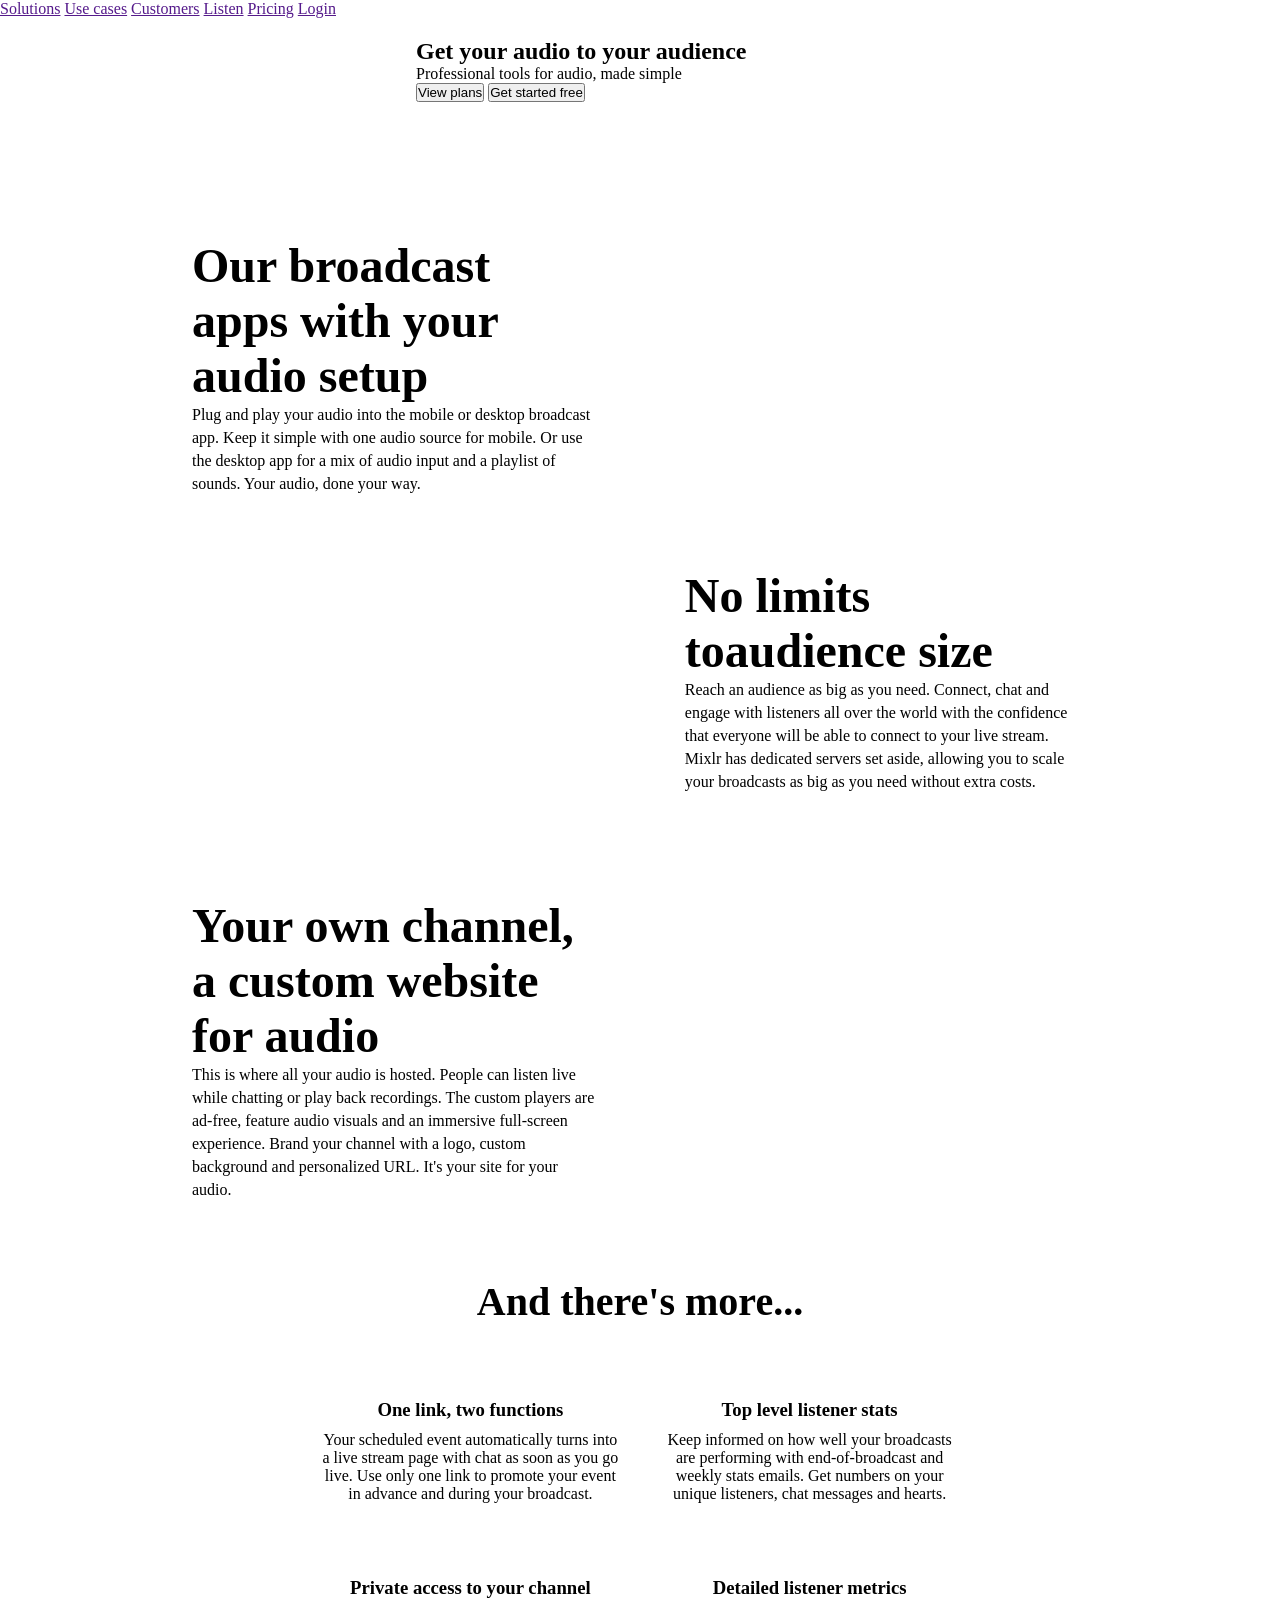
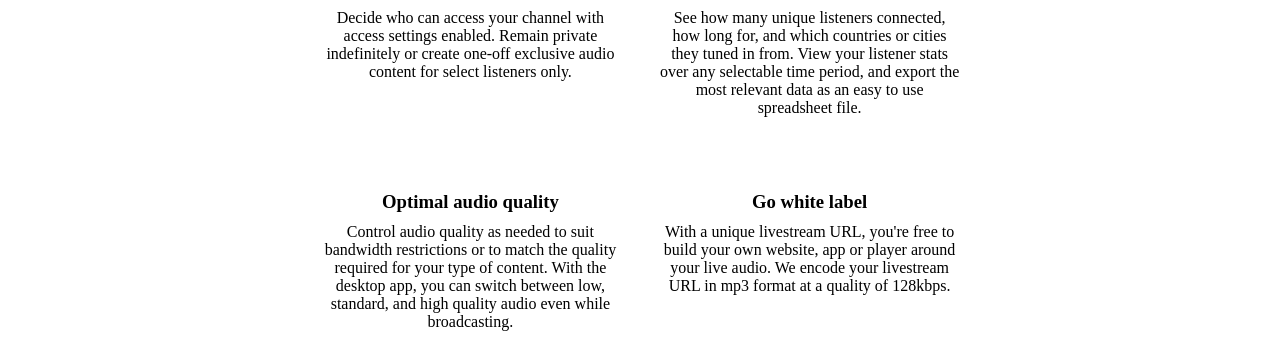
==== index.html @ 571b6871 "My first commit" ====
<!DOCTYPE html>
<html lang="en">
<head>
    <meta charset="UTF-8">
    <meta name="viewport" content="width=device-width, initial-scale=1.0">
    <title>Document</title>
    <link rel="stylesheet" href="./style.css">
</head>
<body>

    <nav class="bar">
        <a href="">Solutions</a>
        <a href="">Use cases</a>
        <a href="">Customers</a>
        <a href="">Listen</a>
        <a href="">Pricing</a>
        <a href="">Login</a>
    </nav>

    <section class="Get">
            <div class="container"><h1>Get your audio to your audience</h1>
            <p>Professional tools for audio, made simple</p></div>
           <button>View plans</button> <button>Get started free</button>
    </section>


    <section class="more">
        <div class="container">

           <div class="box">
             <h1>Our broadcast apps with your audio setup</h1>
            <p>Plug and play your audio into the mobile or desktop broadcast app. Keep it simple with one audio source for mobile. Or use the desktop app for a mix of audio input and a playlist of sounds. Your audio, done your way.</p>
           </div>

            <div class="box-image">
                <img src="https://d23yw4k24ca21h.cloudfront.net/assets/home/list-feature-audio-setup-1408-e8c2aecbf22ae9db1ec8bc6f056ae2f6028edda5720ecef0a7a2250c4f94d6c3.webp" alt="">
            </div>

        </div>

         <div class="container">
            <div class="box-image">
                <img src="https://d23yw4k24ca21h.cloudfront.net/assets/home/list-feature-audience-1408-05728c3569fdabb2cc994c909b55b320e8d0bb11fa52574aa0361e619a6c8ed9.webp" alt="">
            </div>

           <div class="box">
             <h1>No limits toaudience size</h1>
            <p>Reach an audience as big as you need. Connect, chat and engage with listeners all over the world with the confidence that everyone will be able to connect to your live stream. Mixlr has dedicated servers set aside, allowing you to scale your broadcasts as big as you need without extra costs.</p>

           </div>


        </div>

         <div class="container">
            <div class="box1">
             <h1>Your own channel, a custom website for audio</h1>
            <p>This is where all your audio is hosted. People can listen live while chatting or play back recordings. The custom players are ad-free, feature audio visuals and an immersive full-screen experience. Brand your channel with a logo, custom background and personalized URL. It's your site for your audio.</p>
    
           </div>

            <div class="box1-image">
                <img src="https://d23yw4k24ca21h.cloudfront.net/assets/home/list-feature-personalise-1408-152306bd700fbae5a81f3f727cb3db712421d33885bb3323a6d1c290f61eddd3.webp" alt="">
            </div>
         </div>
           

    </section>

    <section class="theres_more">
        <h2>And there's more...</h2>
        <div class="container">
            <div class="box">
                <img src="https://d23yw4k24ca21h.cloudfront.net/assets/home/feature-scheduling-ee07b25478bdeed93fd6c1f396073e0fc00a181bb33b4146a57822a09bb63f1d.svg" alt="">
                <h3>One link, two functions</h3>
                <p>Your scheduled event automatically turns into a live stream page with chat as soon as you go live. Use only one link to promote your event in advance and during your broadcast.</p>
            
            </div>
            <div class="box">
                <img src="https://d23yw4k24ca21h.cloudfront.net/assets/home/feature-stats-c6266785ea6387013492c0187b31f4ebf449ca103bec659eab584cb672c41851.svg" alt="">
                <h3>Top level listener stats</h3>
                <p>Keep informed on how well your broadcasts are performing with end-of-broadcast and weekly stats emails. Get numbers on your unique listeners, chat messages and hearts.</p>

            </div>

        </div>

        <div class="container">
            <div class="box">
                <img src="https://d23yw4k24ca21h.cloudfront.net/assets/home/feature-privacy-6f19d6d6ebb0e5ea7cb043db5826b29e8796250b79e5f469863cb278b108947d.svg" alt="">
                <h3>Private access to your channel</h3>
                <p>Decide who can access your channel with access settings enabled. Remain private indefinitely or create one-off exclusive audio content for select listeners only.</p>
            
            </div>
            <div class="box">
                <img src="https://d23yw4k24ca21h.cloudfront.net/assets/home/feature-listener-metrics-70658753346ea21e8ae036f6a3ab4107b0644c9e15141eb086fe643eb7b3524c.svg" alt="">
                <h3>Detailed listener metrics</h3>
                <p>See how many unique listeners connected, how long for, and which countries or cities they tuned in from. View your listener stats over any selectable time period, and export the most relevant data as an easy to use spreadsheet file.</p>

            </div>

        </div>


        <div class="container">
            <div class="box">
                <img src="https://d23yw4k24ca21h.cloudfront.net/assets/home/feature-quality-85af85e1ba9f188ac03d15285c25432a5faa0553e7a264edd0e6a6324ac19921.svg" alt="">
                <h3>Optimal audio quality</h3>
                <p>Control audio quality as needed to suit bandwidth restrictions or to match the quality required for your type of content. With the desktop app, you can switch between low, standard, and high quality audio even while broadcasting.</p>
            
            </div>
            <div class="box">
                <img src="https://d23yw4k24ca21h.cloudfront.net/assets/home/feature-livestream-3b54123b0f594ea39c91f1dc0225a57cfee55ced6d8130abd4f2822889be224e.svg" alt="">
                <h3>Go white label</h3>
                <p>With a unique livestream URL, you're free to build your own website, app or player around your live audio. We encode your livestream URL in mp3 format at a quality of 128kbps.</p>

            </div>

        </div>

    </section>

        




</body>
</html>
---- style.css ----
* {
    margin: 0;
    padding: 0;
    box-sizing: border-box;
}

.more {
    /* border: 1px solid red; */
    min-height: 50dvh;
    width: 70%;
    margin: 20px auto;
}
.more>.container {
    /* border: 1px solid red; */
    display: flex;
    justify-content: space-between;
    align-items: center;
    margin-bottom: 30px;
}

.more .box-image {
    width: 50%;
    /* border: 1px solid red; */
}

.more .box-image img {
    width: 100%;
}

.more .box {
    /* border: 1px solid; */
    width: 45%;
    height: 300px;
}
.more .box>h1 {
    font-size: 3rem;
}

.more .box>p {
    line-height: 23px;
}

.more .box1> h1 {
    font-size: 3rem;

}

.more .box1-image {
    width: 50%;
    /* border: 1px solid red; */
}

.more .box1-image img {
    width: 100%;
}

.more .box1 {
    /* border: 1px solid; */
    width: 45%;
    height: 350px;
}
.more .box1>h1 {
    font-size: 3rem;
}

.more .box1>p {
    line-height: 23px;
}

.theres_more {
    /* border: 1px dashed; */
    min-height: 50dvh;
    width: 50%;
    margin: 20px auto;
}

.theres_more>h2 {
    font-size: 2.5rem;
    font-weight: 400px;
    text-align: center;
}

.theres_more>.container{
    display: flex;
    justify-content: space-between;
    margin-top: 25px;
    /* border: 1px solid blue; */
}

.theres_more .box {
    width: 47%;
    text-align: center;
}

.theres_more .box img {
    margin-bottom: 15%;
}

.theres_more .box h3 {
    margin-bottom: 10px;
}

.Get {
    /* border: 1px solid red; */
    min-height: 20dvh;
    width: 35%;
    margin: 20px auto;
}
.button{
    width: 40%;
    text-align: center;
   margin-bottom: 30px;

}

.Get .box>p {
    line-height: 23px;
}

.bar{
    
}
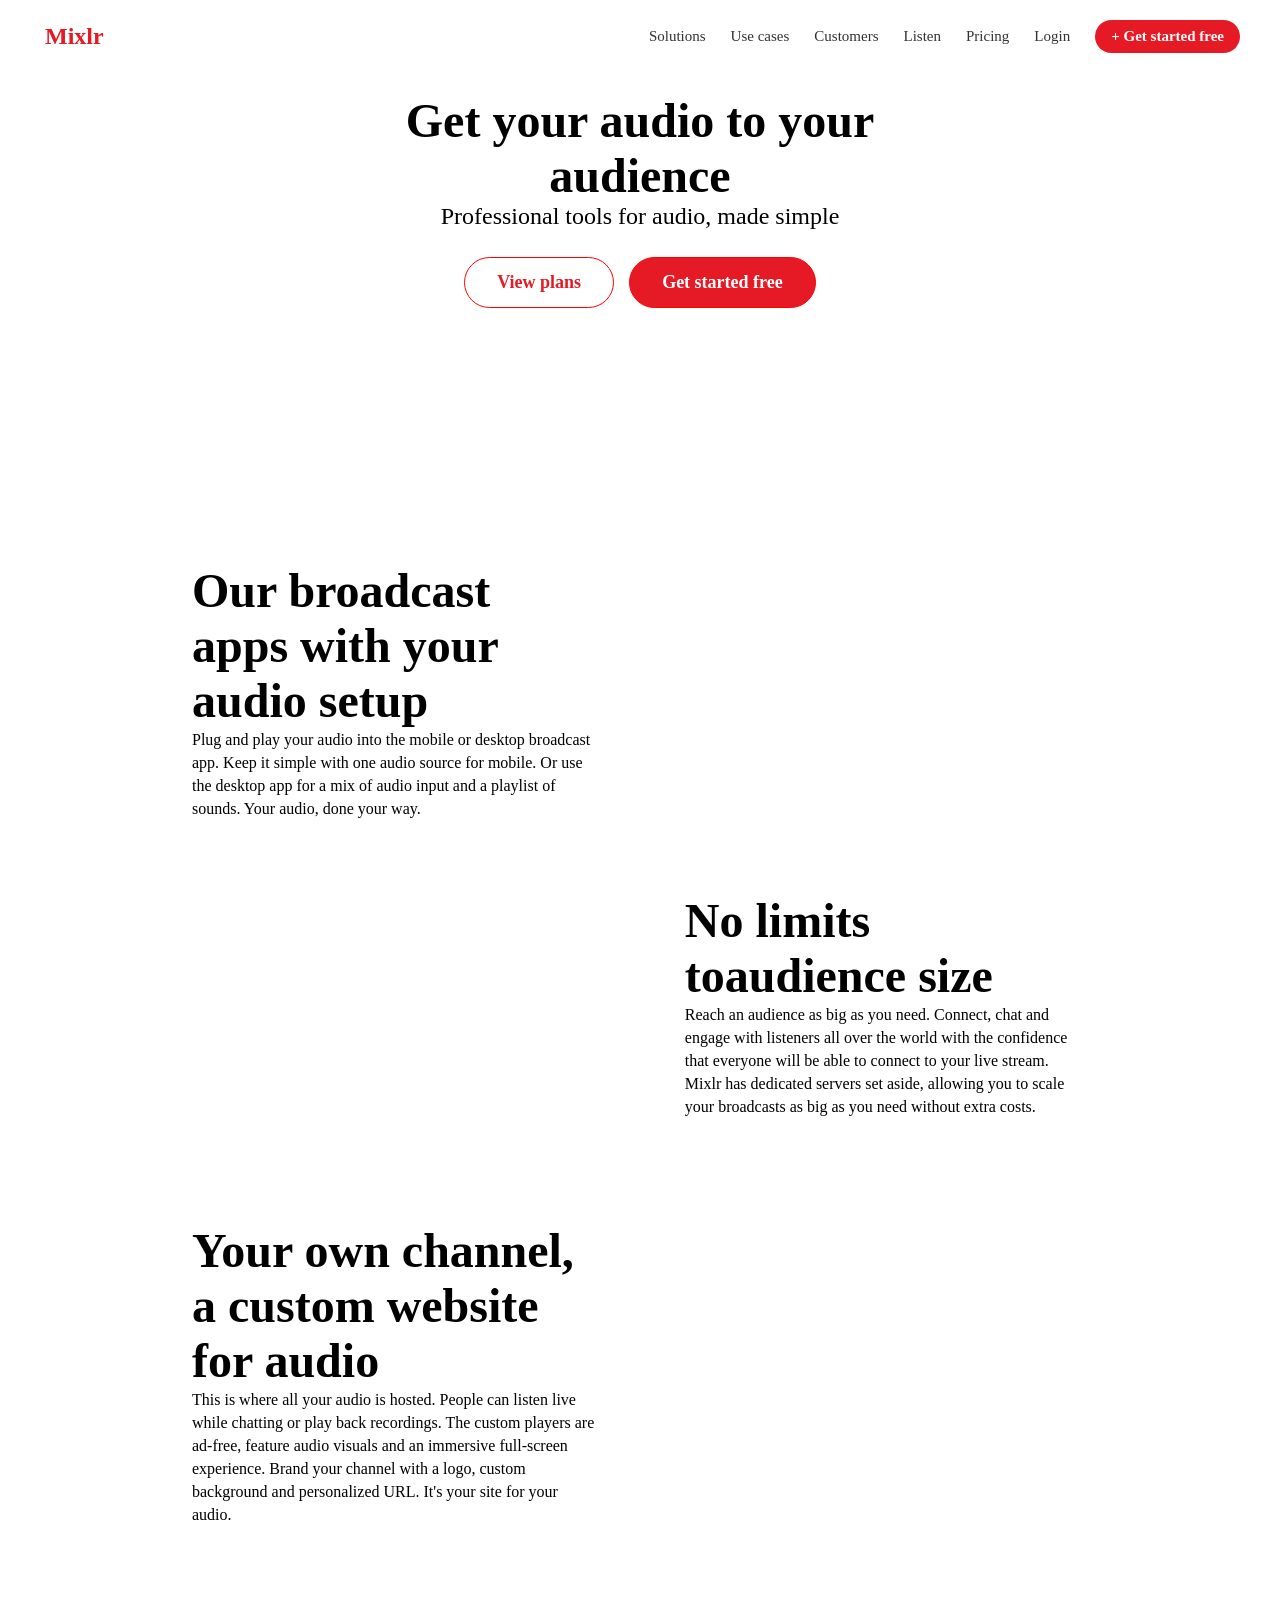
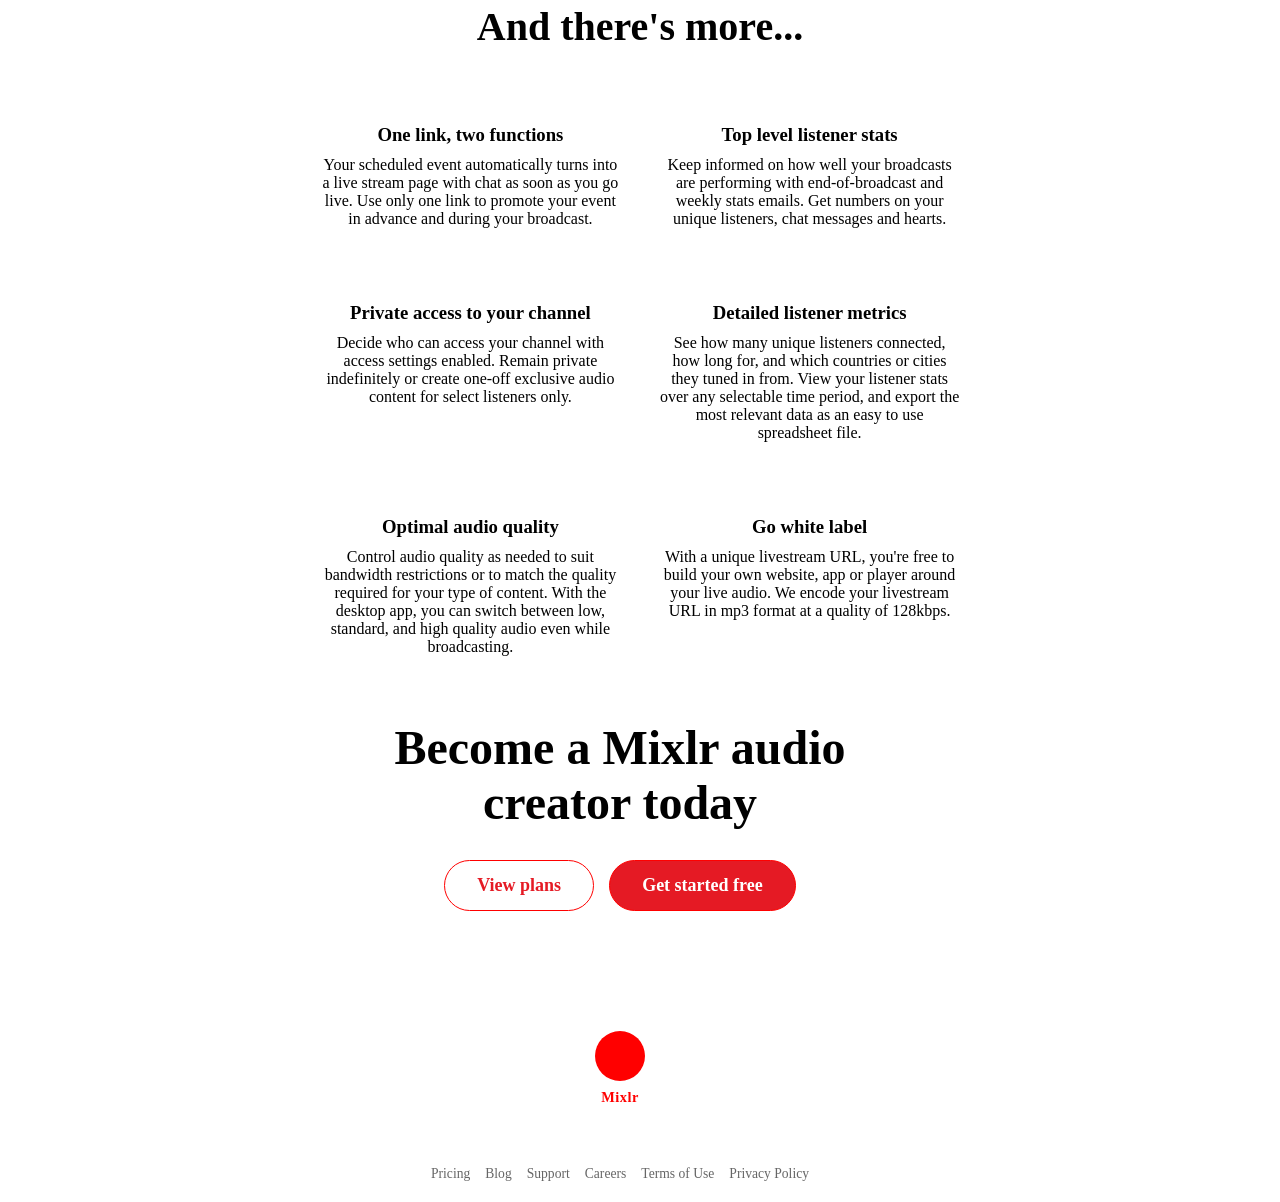
==== commit 7734972b: "Done" ====
--- a/index.html
+++ b/index.html
@@ -8,19 +8,31 @@
 </head>
 <body>
 
-    <nav class="bar">
-        <a href="">Solutions</a>
-        <a href="">Use cases</a>
-        <a href="">Customers</a>
-        <a href="">Listen</a>
-        <a href="">Pricing</a>
-        <a href="">Login</a>
-    </nav>
+    <header class="navbar">
+        <div class="logo">
+            <span class="logo-icon"></span> Mixlr
+        </div>
+        <nav class="nav-links">
+            <a href="">Solutions</a>
+            <a href="">Use cases</a>
+            <a href="">Customers</a>
+            <a href="">Listen</a>
+            <a href="">Pricing</a>
+            <a href="">Login</a>
+            <a href="" class="btn-nav">+ Get started free</a>
+        </nav>
+    </header>
 
     <section class="Get">
-            <div class="container"><h1>Get your audio to your audience</h1>
-            <p>Professional tools for audio, made simple</p></div>
-           <button>View plans</button> <button>Get started free</button>
+          <div class="container">
+              <h1>Get your audio to your audience</h1>
+        <p>Professional tools for audio, made simple</p>
+        <div class="Get-buttons">
+            <a href="" class="btn-outline">View plans</a>
+            <a href="" class="btn-solid">Get started free</a>
+        </div>
+        
+          </div>
     </section>
 
 
@@ -120,10 +132,36 @@
 
     </section>
 
+    <section class="Become">
+        <div class="containe">
+            <h1>Become a Mixlr audio creator today</h1>
+            <div class="btn1">
+            <a href="" class="btn-outline">View plans</a>
+            <a href="" class="btn-solid">Get started free</a>
+        </div>
         
 
+        <div class="logo-section">
+            <div class="logo-placeholder"></div>
+            <div class="brand-name">Mixlr</div>
+        </div>
 
 
+        <footer class="footer-nav">
+            <a href="">Pricing</a>
+            <a href="">Blog</a>
+            <a href="">Support</a>
+            <a href="">Careers</a>
+            <a href="">Terms of Use</a>
+            <a href="">Privacy Policy</a>
+        </footer>
+
+    
+
+    </div>
+
+
+    </section>
 
 </body>
 </html>
--- a/style.css
+++ b/style.css
@@ -100,23 +100,223 @@
     margin-bottom: 10px;
 }
 
+.Become>.containe {
+    max-width: 600px;
+    width: 100%;
+    text-align: center;
+    margin-top: 10%;
+}
+
+.Become {
+    min-height: 50dvh;
+    width: 50%;
+    margin: 20px auto;
+
+}
+
+.Become h1 {
+    font-size: 3rem;
+    margin-bottom: 30px;
+    text-align: center;
+
+}
+
+.btn1 {
+    display: flex;
+    gap: 15px;
+    justify-content: center;
+
+}
+
+.btn1 a {
+    text-decoration: none;
+    font-size: 18px;
+    font-weight: 600;
+    padding: 14px 32px;
+    border-radius: 30px;
+    display: inline-block;
+    border-color: red;
+}
+
+.btn {
+    padding: 12px 30px;
+    font-size: 1rem;
+    font-weight: bold;
+    border-radius: 25px;
+
+}
+
+.View-plans {
+    border: 1px solid red;
+    color: red;
+    background: transparent;
+
+}
+
+.Get-started {
+    background-color: red;
+    color: #ffffff;
+    border: none;
+}
+
+.logo-section {
+    margin-top: 20%;
+
+}
+
+.logo-placeholder {
+    margin-bottom: 5px;
+
+}
+
+.logo-placeholder {
+    width: 50px;
+    height: 50px;
+    background-color: red;
+    border-radius: 50px;
+    margin: 8px auto;
+}
+
+.brand-name {
+    font-size: 0.9rem;
+    font-weight: bold;
+    color: red;
+    letter-spacing: 0.5px;
+}
+
+.footer-nav {
+    display: flex;
+    justify-content: center;
+    gap: 15px;
+    flex-wrap: wrap;
+    margin-top: 10%;
+    font-weight: normal;
+}
+
+.footer-nav a{
+    color: #666666;
+    font-size: 0.85rem;
+    text-decoration: none;
+
+}
+
+.footer-nav a:hover{
+    text-decoration: underline;
+}
+
+.cookie-banner{
+    display: inline-flex;
+    align-items: center;
+    gap: 10px;
+    background-color: #ffffff;
+    padding: 8px 15px;
+    border-radius: 20px;
+    box-shadow: 0 2px 10px rgba(0,0,0,0.08);
+    font-size: 0.8rem;
+    color: #555555;
+    border: 1px solid #eeeeee;
+}
+
+
+.navbar {
+    display: flex;
+    justify-content: space-between;
+    align-items: center;
+    padding: 20px 40px;
+}
+
+.logo {
+    font-weight: 700;
+    font-size: 24px;
+    color: #e51a24; /* Mixlr Red */
+    display: flex;
+    align-items: center;
+    gap: 5px;
+}
+
+.nav-links {
+    display: flex;
+    align-items: center;
+    gap: 25px;
+}
+
+.nav-links a {
+    text-decoration: none;
+    color: #333333;
+    font-size: 15px;
+    font-weight: 500;
+}
+
+.btn-nav {
+    background-color: #e51a24;
+    color: #ffffff !important;
+    padding: 8px 16px;
+    border-radius: 20px;
+    font-weight: 600 !important;
+}
+
+
+.Get>.containe {
+    max-width: 600px;
+    width: 100%;
+    text-align: center;
+    margin-top: 10%;
+    align-items: center;
+}
+
 .Get {
-    /* border: 1px solid red; */
-    min-height: 20dvh;
-    width: 35%;
+    min-height: 50dvh;
+    width: 50%;
     margin: 20px auto;
-}
-.button{
-    width: 40%;
-    text-align: center;
-   margin-bottom: 30px;
-
-}
-
-.Get .box>p {
-    line-height: 23px;
-}
-
-.bar{
-    
+    /* align-items: center; */
+
+}
+
+.Get h1 {
+    font-size: 3rem;
+    text-align: center;
+
+}
+.Get p {
+    font-size: 1.5rem;
+    text-align: center;
+    font-weight: none;
+}
+
+.Get-buttons {
+    display: flex;
+    gap: 15px;
+    margin: 27px auto;
+    justify-content: center;
+}
+
+.Get-buttons a {
+    text-decoration: none;
+    font-size: 18px;
+    font-weight: 600;
+    padding: 14px 32px;
+    border-radius: 30px;
+    display: inline-block;
+    transition: all 0.2s ease;
+    border-color: red;
+}
+
+.btn-outline {
+    border: 1px solid #dcdcdc;
+    color: #e51a24;
+    background-color: #ffffff;
+}
+
+.btn-outline:hover {
+    border-color: #e51a24;
+}
+
+.btn-solid {
+    background-color: #e51a24;
+    color: #ffffff;
+    border: 1px solid #e51a24;
+}
+
+.btn-solid:hover {
+    background-color: #c4121b;
 }
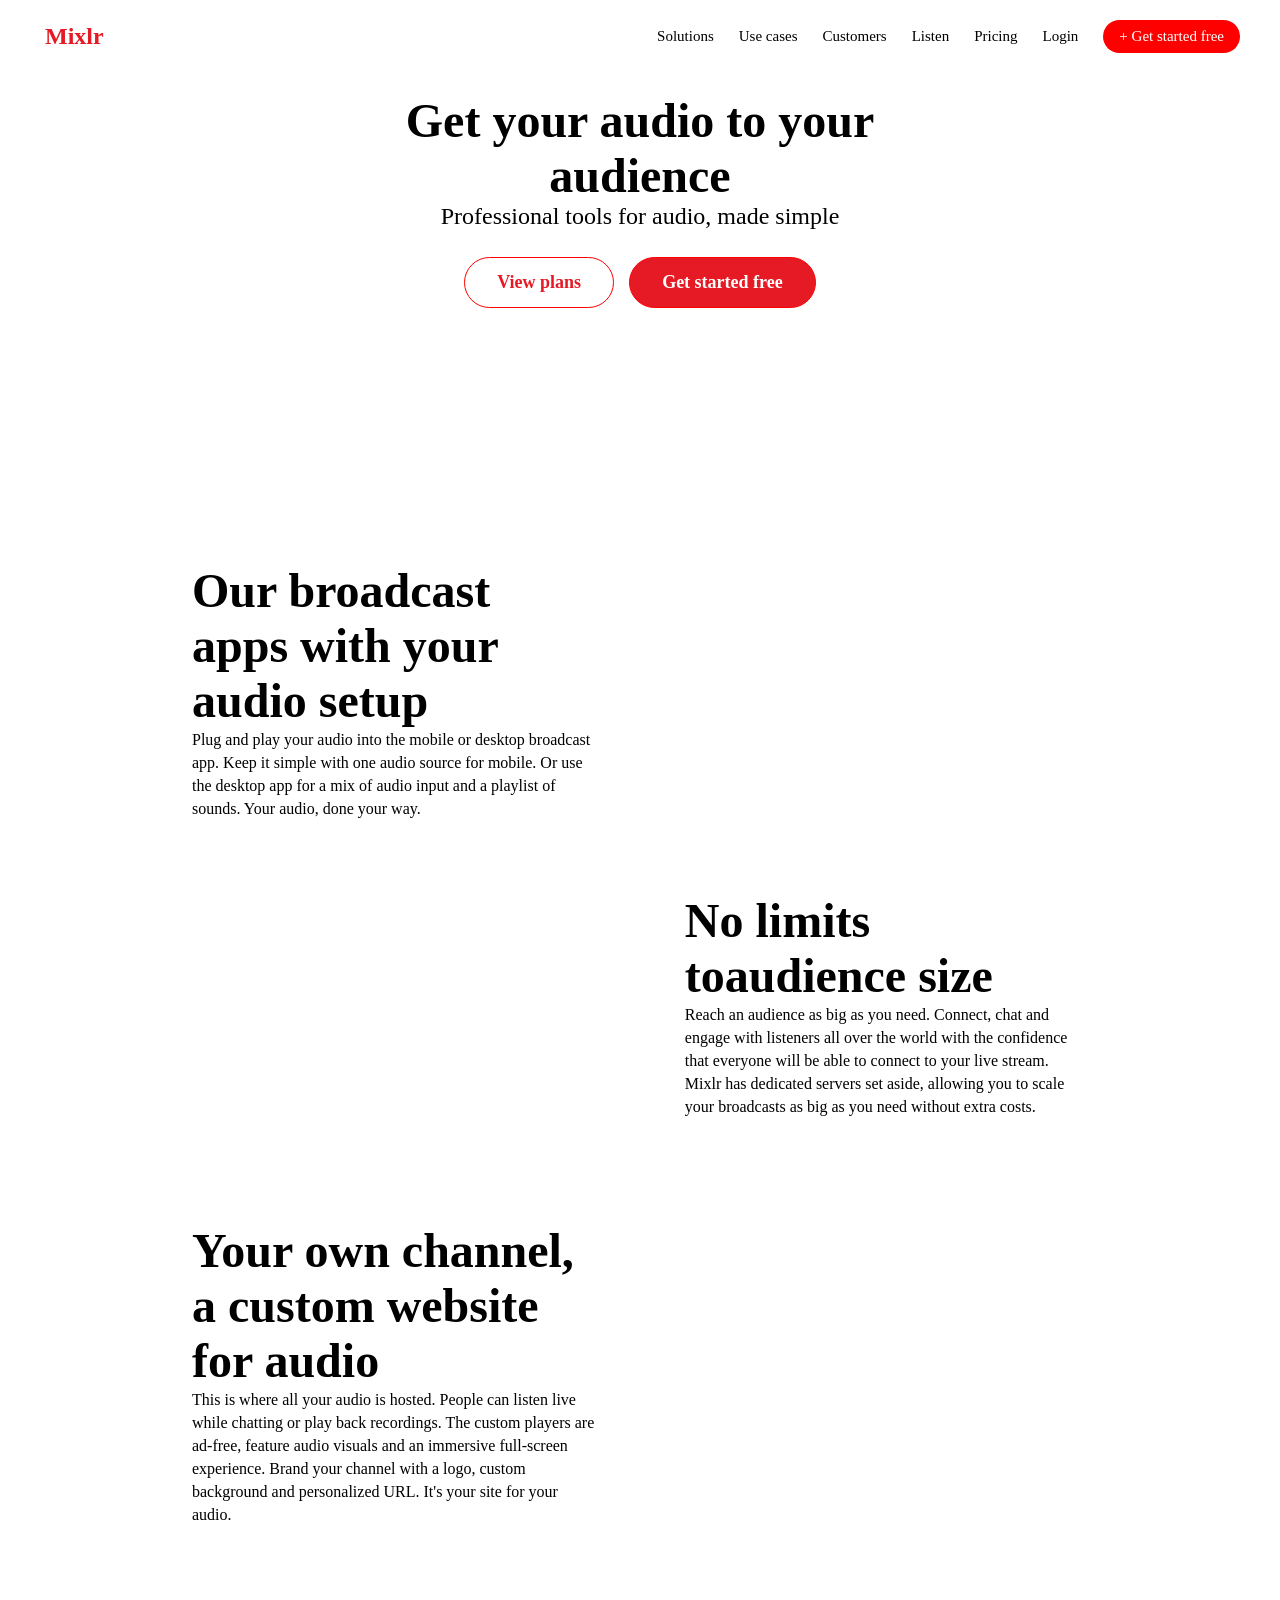
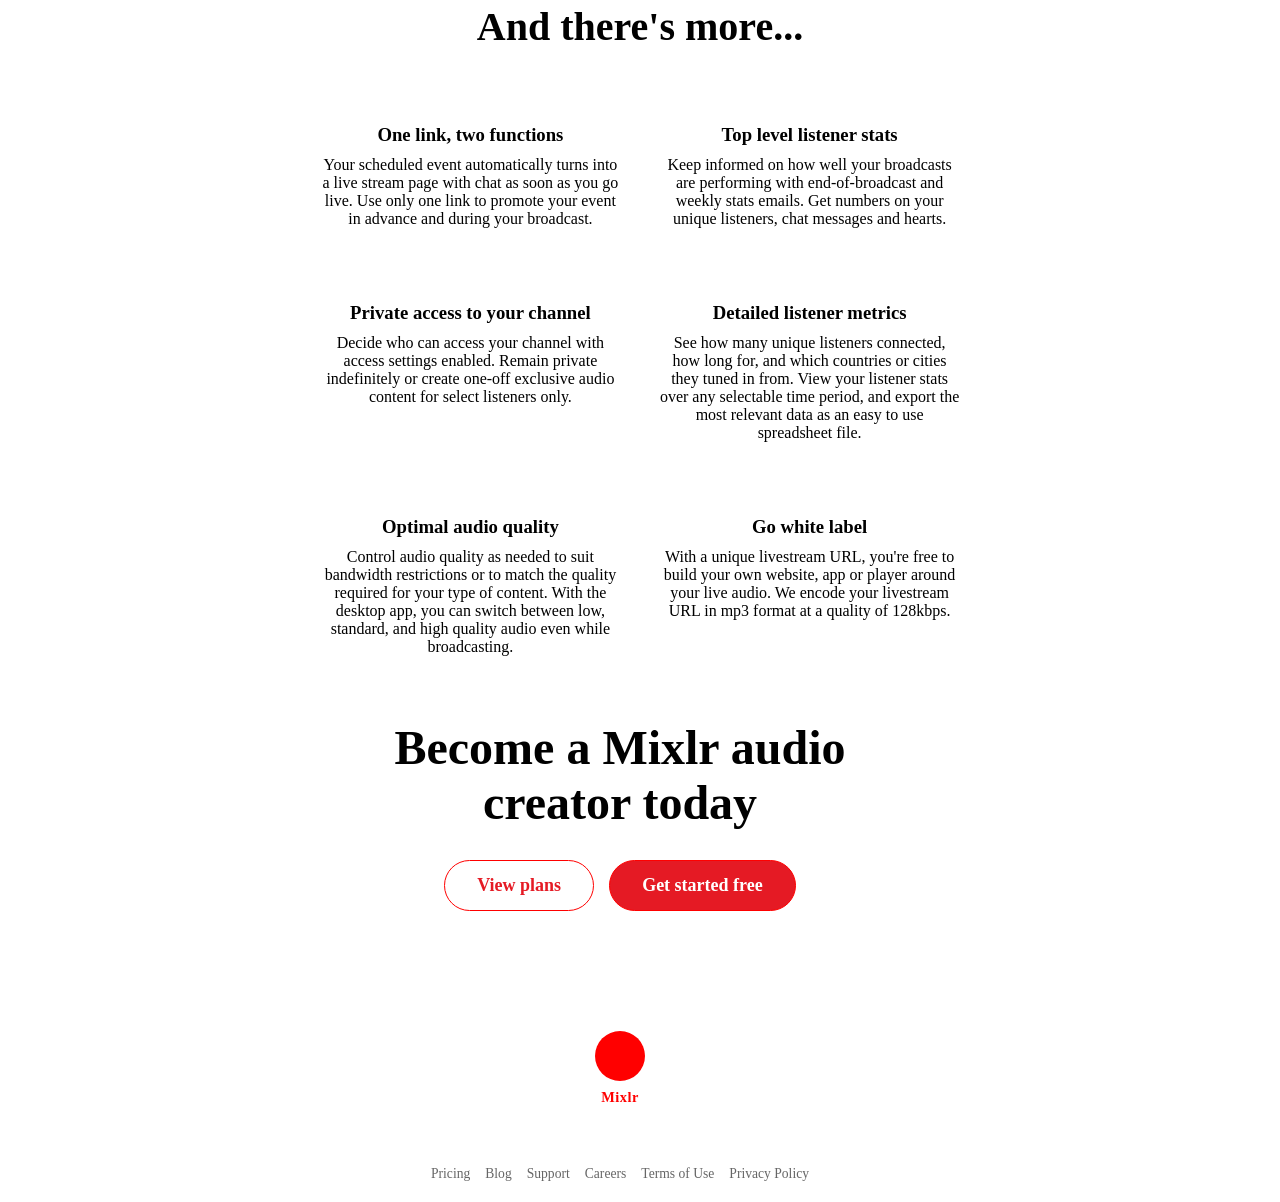
==== commit f6e8620b: "Add new project" ====
--- a/index.html
+++ b/index.html
@@ -1,167 +1,167 @@
-<!DOCTYPE html>
-<html lang="en">
-<head>
-    <meta charset="UTF-8">
-    <meta name="viewport" content="width=device-width, initial-scale=1.0">
-    <title>Document</title>
-    <link rel="stylesheet" href="./style.css">
-</head>
-<body>
-
-    <header class="navbar">
-        <div class="logo">
-            <span class="logo-icon"></span> Mixlr
-        </div>
-        <nav class="nav-links">
-            <a href="">Solutions</a>
-            <a href="">Use cases</a>
-            <a href="">Customers</a>
-            <a href="">Listen</a>
-            <a href="">Pricing</a>
-            <a href="">Login</a>
-            <a href="" class="btn-nav">+ Get started free</a>
-        </nav>
-    </header>
-
-    <section class="Get">
-          <div class="container">
-              <h1>Get your audio to your audience</h1>
-        <p>Professional tools for audio, made simple</p>
-        <div class="Get-buttons">
-            <a href="" class="btn-outline">View plans</a>
-            <a href="" class="btn-solid">Get started free</a>
-        </div>
-        
-          </div>
-    </section>
-
-
-    <section class="more">
-        <div class="container">
-
-           <div class="box">
-             <h1>Our broadcast apps with your audio setup</h1>
-            <p>Plug and play your audio into the mobile or desktop broadcast app. Keep it simple with one audio source for mobile. Or use the desktop app for a mix of audio input and a playlist of sounds. Your audio, done your way.</p>
-           </div>
-
-            <div class="box-image">
-                <img src="https://d23yw4k24ca21h.cloudfront.net/assets/home/list-feature-audio-setup-1408-e8c2aecbf22ae9db1ec8bc6f056ae2f6028edda5720ecef0a7a2250c4f94d6c3.webp" alt="">
-            </div>
-
-        </div>
-
-         <div class="container">
-            <div class="box-image">
-                <img src="https://d23yw4k24ca21h.cloudfront.net/assets/home/list-feature-audience-1408-05728c3569fdabb2cc994c909b55b320e8d0bb11fa52574aa0361e619a6c8ed9.webp" alt="">
-            </div>
-
-           <div class="box">
-             <h1>No limits toaudience size</h1>
-            <p>Reach an audience as big as you need. Connect, chat and engage with listeners all over the world with the confidence that everyone will be able to connect to your live stream. Mixlr has dedicated servers set aside, allowing you to scale your broadcasts as big as you need without extra costs.</p>
-
-           </div>
-
-
-        </div>
-
-         <div class="container">
-            <div class="box1">
-             <h1>Your own channel, a custom website for audio</h1>
-            <p>This is where all your audio is hosted. People can listen live while chatting or play back recordings. The custom players are ad-free, feature audio visuals and an immersive full-screen experience. Brand your channel with a logo, custom background and personalized URL. It's your site for your audio.</p>
-    
-           </div>
-
-            <div class="box1-image">
-                <img src="https://d23yw4k24ca21h.cloudfront.net/assets/home/list-feature-personalise-1408-152306bd700fbae5a81f3f727cb3db712421d33885bb3323a6d1c290f61eddd3.webp" alt="">
-            </div>
-         </div>
-           
-
-    </section>
-
-    <section class="theres_more">
-        <h2>And there's more...</h2>
-        <div class="container">
-            <div class="box">
-                <img src="https://d23yw4k24ca21h.cloudfront.net/assets/home/feature-scheduling-ee07b25478bdeed93fd6c1f396073e0fc00a181bb33b4146a57822a09bb63f1d.svg" alt="">
-                <h3>One link, two functions</h3>
-                <p>Your scheduled event automatically turns into a live stream page with chat as soon as you go live. Use only one link to promote your event in advance and during your broadcast.</p>
-            
-            </div>
-            <div class="box">
-                <img src="https://d23yw4k24ca21h.cloudfront.net/assets/home/feature-stats-c6266785ea6387013492c0187b31f4ebf449ca103bec659eab584cb672c41851.svg" alt="">
-                <h3>Top level listener stats</h3>
-                <p>Keep informed on how well your broadcasts are performing with end-of-broadcast and weekly stats emails. Get numbers on your unique listeners, chat messages and hearts.</p>
-
-            </div>
-
-        </div>
-
-        <div class="container">
-            <div class="box">
-                <img src="https://d23yw4k24ca21h.cloudfront.net/assets/home/feature-privacy-6f19d6d6ebb0e5ea7cb043db5826b29e8796250b79e5f469863cb278b108947d.svg" alt="">
-                <h3>Private access to your channel</h3>
-                <p>Decide who can access your channel with access settings enabled. Remain private indefinitely or create one-off exclusive audio content for select listeners only.</p>
-            
-            </div>
-            <div class="box">
-                <img src="https://d23yw4k24ca21h.cloudfront.net/assets/home/feature-listener-metrics-70658753346ea21e8ae036f6a3ab4107b0644c9e15141eb086fe643eb7b3524c.svg" alt="">
-                <h3>Detailed listener metrics</h3>
-                <p>See how many unique listeners connected, how long for, and which countries or cities they tuned in from. View your listener stats over any selectable time period, and export the most relevant data as an easy to use spreadsheet file.</p>
-
-            </div>
-
-        </div>
-
-
-        <div class="container">
-            <div class="box">
-                <img src="https://d23yw4k24ca21h.cloudfront.net/assets/home/feature-quality-85af85e1ba9f188ac03d15285c25432a5faa0553e7a264edd0e6a6324ac19921.svg" alt="">
-                <h3>Optimal audio quality</h3>
-                <p>Control audio quality as needed to suit bandwidth restrictions or to match the quality required for your type of content. With the desktop app, you can switch between low, standard, and high quality audio even while broadcasting.</p>
-            
-            </div>
-            <div class="box">
-                <img src="https://d23yw4k24ca21h.cloudfront.net/assets/home/feature-livestream-3b54123b0f594ea39c91f1dc0225a57cfee55ced6d8130abd4f2822889be224e.svg" alt="">
-                <h3>Go white label</h3>
-                <p>With a unique livestream URL, you're free to build your own website, app or player around your live audio. We encode your livestream URL in mp3 format at a quality of 128kbps.</p>
-
-            </div>
-
-        </div>
-
-    </section>
-
-    <section class="Become">
-        <div class="containe">
-            <h1>Become a Mixlr audio creator today</h1>
-            <div class="btn1">
-            <a href="" class="btn-outline">View plans</a>
-            <a href="" class="btn-solid">Get started free</a>
-        </div>
-        
-
-        <div class="logo-section">
-            <div class="logo-placeholder"></div>
-            <div class="brand-name">Mixlr</div>
-        </div>
-
-
-        <footer class="footer-nav">
-            <a href="">Pricing</a>
-            <a href="">Blog</a>
-            <a href="">Support</a>
-            <a href="">Careers</a>
-            <a href="">Terms of Use</a>
-            <a href="">Privacy Policy</a>
-        </footer>
-
-    
-
-    </div>
-
-
-    </section>
-
-</body>
+<!DOCTYPE html>
+<html lang="en">
+<head>
+    <meta charset="UTF-8">
+    <meta name="viewport" content="width=device-width, initial-scale=1.0">
+    <title>Document</title>
+    <link rel="stylesheet" href="./style.css">
+</head>
+<body>
+
+    <header class="navbar">
+        <div class="logo">
+            <span class="logo-icon"></span> Mixlr
+        </div>
+        <nav class="nav-links">
+            <a href="">Solutions</a>
+            <a href="">Use cases</a>
+            <a href="">Customers</a>
+            <a href="">Listen</a>
+            <a href="">Pricing</a>
+            <a href="">Login</a>
+            <a href="" style="color: white; font-weight: 900%;" class="btn-nav">+ Get started free</a>
+        </nav>
+    </header>
+
+    <section class="Get">
+          <div class="container">
+              <h1>Get your audio to your audience</h1>
+        <p>Professional tools for audio, made simple</p>
+        <div class="Get-buttons">
+            <a href="" class="btn-outline">View plans</a>
+            <a href="" class="btn-solid">Get started free</a>
+        </div>
+        
+          </div>
+    </section>
+
+
+    <section class="more">
+        <div class="container">
+
+           <div class="box">
+             <h1>Our broadcast apps with your audio setup</h1>
+            <p>Plug and play your audio into the mobile or desktop broadcast app. Keep it simple with one audio source for mobile. Or use the desktop app for a mix of audio input and a playlist of sounds. Your audio, done your way.</p>
+           </div>
+
+            <div class="box-image">
+                <img src="https://d23yw4k24ca21h.cloudfront.net/assets/home/list-feature-audio-setup-1408-e8c2aecbf22ae9db1ec8bc6f056ae2f6028edda5720ecef0a7a2250c4f94d6c3.webp" alt="">
+            </div>
+
+        </div>
+
+         <div class="container">
+            <div class="box-image">
+                <img src="https://d23yw4k24ca21h.cloudfront.net/assets/home/list-feature-audience-1408-05728c3569fdabb2cc994c909b55b320e8d0bb11fa52574aa0361e619a6c8ed9.webp" alt="">
+            </div>
+
+           <div class="box">
+             <h1>No limits toaudience size</h1>
+            <p>Reach an audience as big as you need. Connect, chat and engage with listeners all over the world with the confidence that everyone will be able to connect to your live stream. Mixlr has dedicated servers set aside, allowing you to scale your broadcasts as big as you need without extra costs.</p>
+
+           </div>
+
+
+        </div>
+
+         <div class="container">
+            <div class="box1">
+             <h1>Your own channel, a custom website for audio</h1>
+            <p>This is where all your audio is hosted. People can listen live while chatting or play back recordings. The custom players are ad-free, feature audio visuals and an immersive full-screen experience. Brand your channel with a logo, custom background and personalized URL. It's your site for your audio.</p>
+    
+           </div>
+
+            <div class="box1-image">
+                <img src="https://d23yw4k24ca21h.cloudfront.net/assets/home/list-feature-personalise-1408-152306bd700fbae5a81f3f727cb3db712421d33885bb3323a6d1c290f61eddd3.webp" alt="">
+            </div>
+         </div>
+           
+
+    </section>
+
+    <section class="theres_more">
+        <h2>And there's more...</h2>
+        <div class="container">
+            <div class="box">
+                <img src="https://d23yw4k24ca21h.cloudfront.net/assets/home/feature-scheduling-ee07b25478bdeed93fd6c1f396073e0fc00a181bb33b4146a57822a09bb63f1d.svg" alt="">
+                <h3>One link, two functions</h3>
+                <p>Your scheduled event automatically turns into a live stream page with chat as soon as you go live. Use only one link to promote your event in advance and during your broadcast.</p>
+            
+            </div>
+            <div class="box">
+                <img src="https://d23yw4k24ca21h.cloudfront.net/assets/home/feature-stats-c6266785ea6387013492c0187b31f4ebf449ca103bec659eab584cb672c41851.svg" alt="">
+                <h3>Top level listener stats</h3>
+                <p>Keep informed on how well your broadcasts are performing with end-of-broadcast and weekly stats emails. Get numbers on your unique listeners, chat messages and hearts.</p>
+
+            </div>
+
+        </div>
+
+        <div class="container">
+            <div class="box">
+                <img src="https://d23yw4k24ca21h.cloudfront.net/assets/home/feature-privacy-6f19d6d6ebb0e5ea7cb043db5826b29e8796250b79e5f469863cb278b108947d.svg" alt="">
+                <h3>Private access to your channel</h3>
+                <p>Decide who can access your channel with access settings enabled. Remain private indefinitely or create one-off exclusive audio content for select listeners only.</p>
+            
+            </div>
+            <div class="box">
+                <img src="https://d23yw4k24ca21h.cloudfront.net/assets/home/feature-listener-metrics-70658753346ea21e8ae036f6a3ab4107b0644c9e15141eb086fe643eb7b3524c.svg" alt="">
+                <h3>Detailed listener metrics</h3>
+                <p>See how many unique listeners connected, how long for, and which countries or cities they tuned in from. View your listener stats over any selectable time period, and export the most relevant data as an easy to use spreadsheet file.</p>
+
+            </div>
+
+        </div>
+
+
+        <div class="container">
+            <div class="box">
+                <img src="https://d23yw4k24ca21h.cloudfront.net/assets/home/feature-quality-85af85e1ba9f188ac03d15285c25432a5faa0553e7a264edd0e6a6324ac19921.svg" alt="">
+                <h3>Optimal audio quality</h3>
+                <p>Control audio quality as needed to suit bandwidth restrictions or to match the quality required for your type of content. With the desktop app, you can switch between low, standard, and high quality audio even while broadcasting.</p>
+            
+            </div>
+            <div class="box">
+                <img src="https://d23yw4k24ca21h.cloudfront.net/assets/home/feature-livestream-3b54123b0f594ea39c91f1dc0225a57cfee55ced6d8130abd4f2822889be224e.svg" alt="">
+                <h3>Go white label</h3>
+                <p>With a unique livestream URL, you're free to build your own website, app or player around your live audio. We encode your livestream URL in mp3 format at a quality of 128kbps.</p>
+
+            </div>
+
+        </div>
+
+    </section>
+
+    <section class="Become">
+        <div class="containe">
+            <h1>Become a Mixlr audio creator today</h1>
+            <div class="btn1">
+            <a href="" class="btn-outline">View plans</a>
+            <a href="" class="btn-solid">Get started free</a>
+        </div>
+        
+
+        <div class="logo-section">
+            <div class="logo-placeholder"></div>
+            <div class="brand-name">Mixlr</div>
+        </div>
+
+
+        <footer class="footer-nav">
+            <a href="">Pricing</a>
+            <a href="">Blog</a>
+            <a href="">Support</a>
+            <a href="">Careers</a>
+            <a href="">Terms of Use</a>
+            <a href="">Privacy Policy</a>
+        </footer>
+
+    
+
+    </div>
+
+
+    </section>
+
+</body>
 </html>
--- a/style.css
+++ b/style.css
@@ -1,322 +1,321 @@
-* {
-    margin: 0;
-    padding: 0;
-    box-sizing: border-box;
-}
-
-.more {
-    /* border: 1px solid red; */
-    min-height: 50dvh;
-    width: 70%;
-    margin: 20px auto;
-}
-.more>.container {
-    /* border: 1px solid red; */
-    display: flex;
-    justify-content: space-between;
-    align-items: center;
-    margin-bottom: 30px;
-}
-
-.more .box-image {
-    width: 50%;
-    /* border: 1px solid red; */
-}
-
-.more .box-image img {
-    width: 100%;
-}
-
-.more .box {
-    /* border: 1px solid; */
-    width: 45%;
-    height: 300px;
-}
-.more .box>h1 {
-    font-size: 3rem;
-}
-
-.more .box>p {
-    line-height: 23px;
-}
-
-.more .box1> h1 {
-    font-size: 3rem;
-
-}
-
-.more .box1-image {
-    width: 50%;
-    /* border: 1px solid red; */
-}
-
-.more .box1-image img {
-    width: 100%;
-}
-
-.more .box1 {
-    /* border: 1px solid; */
-    width: 45%;
-    height: 350px;
-}
-.more .box1>h1 {
-    font-size: 3rem;
-}
-
-.more .box1>p {
-    line-height: 23px;
-}
-
-.theres_more {
-    /* border: 1px dashed; */
-    min-height: 50dvh;
-    width: 50%;
-    margin: 20px auto;
-}
-
-.theres_more>h2 {
-    font-size: 2.5rem;
-    font-weight: 400px;
-    text-align: center;
-}
-
-.theres_more>.container{
-    display: flex;
-    justify-content: space-between;
-    margin-top: 25px;
-    /* border: 1px solid blue; */
-}
-
-.theres_more .box {
-    width: 47%;
-    text-align: center;
-}
-
-.theres_more .box img {
-    margin-bottom: 15%;
-}
-
-.theres_more .box h3 {
-    margin-bottom: 10px;
-}
-
-.Become>.containe {
-    max-width: 600px;
-    width: 100%;
-    text-align: center;
-    margin-top: 10%;
-}
-
-.Become {
-    min-height: 50dvh;
-    width: 50%;
-    margin: 20px auto;
-
-}
-
-.Become h1 {
-    font-size: 3rem;
-    margin-bottom: 30px;
-    text-align: center;
-
-}
-
-.btn1 {
-    display: flex;
-    gap: 15px;
-    justify-content: center;
-
-}
-
-.btn1 a {
-    text-decoration: none;
-    font-size: 18px;
-    font-weight: 600;
-    padding: 14px 32px;
-    border-radius: 30px;
-    display: inline-block;
-    border-color: red;
-}
-
-.btn {
-    padding: 12px 30px;
-    font-size: 1rem;
-    font-weight: bold;
-    border-radius: 25px;
-
-}
-
-.View-plans {
-    border: 1px solid red;
-    color: red;
-    background: transparent;
-
-}
-
-.Get-started {
-    background-color: red;
-    color: #ffffff;
-    border: none;
-}
-
-.logo-section {
-    margin-top: 20%;
-
-}
-
-.logo-placeholder {
-    margin-bottom: 5px;
-
-}
-
-.logo-placeholder {
-    width: 50px;
-    height: 50px;
-    background-color: red;
-    border-radius: 50px;
-    margin: 8px auto;
-}
-
-.brand-name {
-    font-size: 0.9rem;
-    font-weight: bold;
-    color: red;
-    letter-spacing: 0.5px;
-}
-
-.footer-nav {
-    display: flex;
-    justify-content: center;
-    gap: 15px;
-    flex-wrap: wrap;
-    margin-top: 10%;
-    font-weight: normal;
-}
-
-.footer-nav a{
-    color: #666666;
-    font-size: 0.85rem;
-    text-decoration: none;
-
-}
-
-.footer-nav a:hover{
-    text-decoration: underline;
-}
-
-.cookie-banner{
-    display: inline-flex;
-    align-items: center;
-    gap: 10px;
-    background-color: #ffffff;
-    padding: 8px 15px;
-    border-radius: 20px;
-    box-shadow: 0 2px 10px rgba(0,0,0,0.08);
-    font-size: 0.8rem;
-    color: #555555;
-    border: 1px solid #eeeeee;
-}
-
-
-.navbar {
-    display: flex;
-    justify-content: space-between;
-    align-items: center;
-    padding: 20px 40px;
-}
-
-.logo {
-    font-weight: 700;
-    font-size: 24px;
-    color: #e51a24; /* Mixlr Red */
-    display: flex;
-    align-items: center;
-    gap: 5px;
-}
-
-.nav-links {
-    display: flex;
-    align-items: center;
-    gap: 25px;
-}
-
-.nav-links a {
-    text-decoration: none;
-    color: #333333;
-    font-size: 15px;
-    font-weight: 500;
-}
-
-.btn-nav {
-    background-color: #e51a24;
-    color: #ffffff !important;
-    padding: 8px 16px;
-    border-radius: 20px;
-    font-weight: 600 !important;
-}
-
-
-.Get>.containe {
-    max-width: 600px;
-    width: 100%;
-    text-align: center;
-    margin-top: 10%;
-    align-items: center;
-}
-
-.Get {
-    min-height: 50dvh;
-    width: 50%;
-    margin: 20px auto;
-    /* align-items: center; */
-
-}
-
-.Get h1 {
-    font-size: 3rem;
-    text-align: center;
-
-}
-.Get p {
-    font-size: 1.5rem;
-    text-align: center;
-    font-weight: none;
-}
-
-.Get-buttons {
-    display: flex;
-    gap: 15px;
-    margin: 27px auto;
-    justify-content: center;
-}
-
-.Get-buttons a {
-    text-decoration: none;
-    font-size: 18px;
-    font-weight: 600;
-    padding: 14px 32px;
-    border-radius: 30px;
-    display: inline-block;
-    transition: all 0.2s ease;
-    border-color: red;
-}
-
-.btn-outline {
-    border: 1px solid #dcdcdc;
-    color: #e51a24;
-    background-color: #ffffff;
-}
-
-.btn-outline:hover {
-    border-color: #e51a24;
-}
-
-.btn-solid {
-    background-color: #e51a24;
-    color: #ffffff;
-    border: 1px solid #e51a24;
-}
-
-.btn-solid:hover {
-    background-color: #c4121b;
+* {
+    margin: 0;
+    padding: 0;
+    box-sizing: border-box;
+}
+
+.more {
+    /* border: 1px solid red; */
+    min-height: 50dvh;
+    width: 70%;
+    margin: 20px auto;
+}
+.more>.container {
+    /* border: 1px solid red; */
+    display: flex;
+    justify-content: space-between;
+    align-items: center;
+    margin-bottom: 30px;
+}
+
+.more .box-image {
+    width: 50%;
+    /* border: 1px solid red; */
+}
+
+.more .box-image img {
+    width: 100%;
+}
+
+.more .box {
+    /* border: 1px solid; */
+    width: 45%;
+    height: 300px;
+}
+.more .box>h1 {
+    font-size: 3rem;
+}
+
+.more .box>p {
+    line-height: 23px;
+}
+
+.more .box1> h1 {
+    font-size: 3rem;
+
+}
+
+.more .box1-image {
+    width: 50%;
+    /* border: 1px solid red; */
+}
+
+.more .box1-image img {
+    width: 100%;
+}
+
+.more .box1 {
+    /* border: 1px solid; */
+    width: 45%;
+    height: 350px;
+}
+.more .box1>h1 {
+    font-size: 3rem;
+}
+
+.more .box1>p {
+    line-height: 23px;
+}
+
+.theres_more {
+    /* border: 1px dashed; */
+    min-height: 50dvh;
+    width: 50%;
+    margin: 20px auto;
+}
+
+.theres_more>h2 {
+    font-size: 2.5rem;
+    font-weight: 400px;
+    text-align: center;
+}
+
+.theres_more>.container{
+    display: flex;
+    justify-content: space-between;
+    margin-top: 25px;
+    /* border: 1px solid blue; */
+}
+
+.theres_more .box {
+    width: 47%;
+    text-align: center;
+}
+
+.theres_more .box img {
+    margin-bottom: 15%;
+}
+
+.theres_more .box h3 {
+    margin-bottom: 10px;
+}
+
+.Become>.containe {
+    max-width: 600px;
+    width: 100%;
+    text-align: center;
+    margin-top: 10%;
+}
+
+.Become {
+    min-height: 50dvh;
+    width: 50%;
+    margin: 20px auto;
+
+}
+
+.Become h1 {
+    font-size: 3rem;
+    margin-bottom: 30px;
+    text-align: center;
+
+}
+
+.btn1 {
+    display: flex;
+    gap: 15px;
+    justify-content: center;
+
+}
+
+.btn1 a {
+    text-decoration: none;
+    font-size: 18px;
+    font-weight: 600;
+    padding: 14px 32px;
+    border-radius: 30px;
+    display: inline-block;
+    border-color: red;
+}
+
+.btn {
+    padding: 12px 30px;
+    font-size: 1rem;
+    font-weight: bold;
+    border-radius: 25px;
+
+}
+
+.View-plans {
+    border: 1px solid red;
+    color: red;
+    background: transparent;
+
+}
+
+.Get-started {
+    background-color: red;
+    color: #ffffff;
+    border: none;
+}
+
+.logo-section {
+    margin-top: 20%;
+
+}
+
+.logo-placeholder {
+    margin-bottom: 5px;
+
+}
+
+.logo-placeholder {
+    width: 50px;
+    height: 50px;
+    background-color: red;
+    border-radius: 50px;
+    margin: 8px auto;
+}
+
+.brand-name {
+    font-size: 0.9rem;
+    font-weight: bold;
+    color: red;
+    letter-spacing: 0.5px;
+}
+
+.footer-nav {
+    display: flex;
+    justify-content: center;
+    gap: 15px;
+    flex-wrap: wrap;
+    margin-top: 10%;
+    font-weight: normal;
+}
+
+.footer-nav a{
+    color: #666666;
+    font-size: 0.85rem;
+    text-decoration: none;
+
+}
+
+.footer-nav a:hover{
+    text-decoration: underline;
+}
+
+.cookie-banner{
+    display: inline-flex;
+    align-items: center;
+    gap: 10px;
+    background-color: #ffffff;
+    padding: 8px 15px;
+    border-radius: 20px;
+    box-shadow: 0 2px 10px rgba(0,0,0,0.08);
+    font-size: 0.8rem;
+    color: #555555;
+    border: 1px solid #eeeeee;
+}
+
+
+.navbar {
+    display: flex;
+    justify-content: space-between;
+    align-items: center;
+    padding: 20px 40px;
+}
+
+.logo {
+    font-weight: 700;
+    font-size: 24px;
+    color: #e51a24; /* Mixlr Red */
+    display: flex;
+    align-items: center;
+    gap: 5px;
+}
+
+.nav-links {
+    display: flex;
+    align-items: center;
+    gap: 25px;
+}
+
+.nav-links a {
+    text-decoration: none;
+    color: black;
+    font-size: 15px;
+    font-weight: 500;
+}
+
+.btn-nav {
+    background-color: red;
+    color: white;
+    padding: 8px 16px;
+    border-radius: 20px;
+    font-weight: 600;
+}
+
+
+.Get>.containe {
+    width: 100%;
+    text-align: center;
+    margin-top: 10%;
+    align-items: center;
+}
+
+.Get {
+    min-height: 50dvh;
+    width: 50%;
+    margin: 20px auto;
+    /* align-items: center; */
+
+}
+
+.Get h1 {
+    font-size: 3rem;
+    text-align: center;
+
+}
+.Get p {
+    font-size: 1.5rem;
+    text-align: center;
+    font-weight: none;
+}
+
+.Get-buttons {
+    display: flex;
+    gap: 15px;
+    margin: 27px auto;
+    justify-content: center;
+}
+
+.Get-buttons a {
+    text-decoration: none;
+    font-size: 18px;
+    font-weight: 600;
+    padding: 14px 32px;
+    border-radius: 30px;
+    display: inline-block;
+    transition: all 0.2s ease;
+    border-color: red;
+}
+
+.btn-outline {
+    border: 1px solid #dcdcdc;
+    color: #e51a24;
+    background-color: #ffffff;
+}
+
+.btn-outline:hover {
+    border-color: #e51a24;
+}
+
+.btn-solid {
+    background-color: #e51a24;
+    color: #ffffff;
+    border: 1px solid #e51a24;
+}
+
+.btn-solid:hover {
+    background-color: #c4121b;
 }
